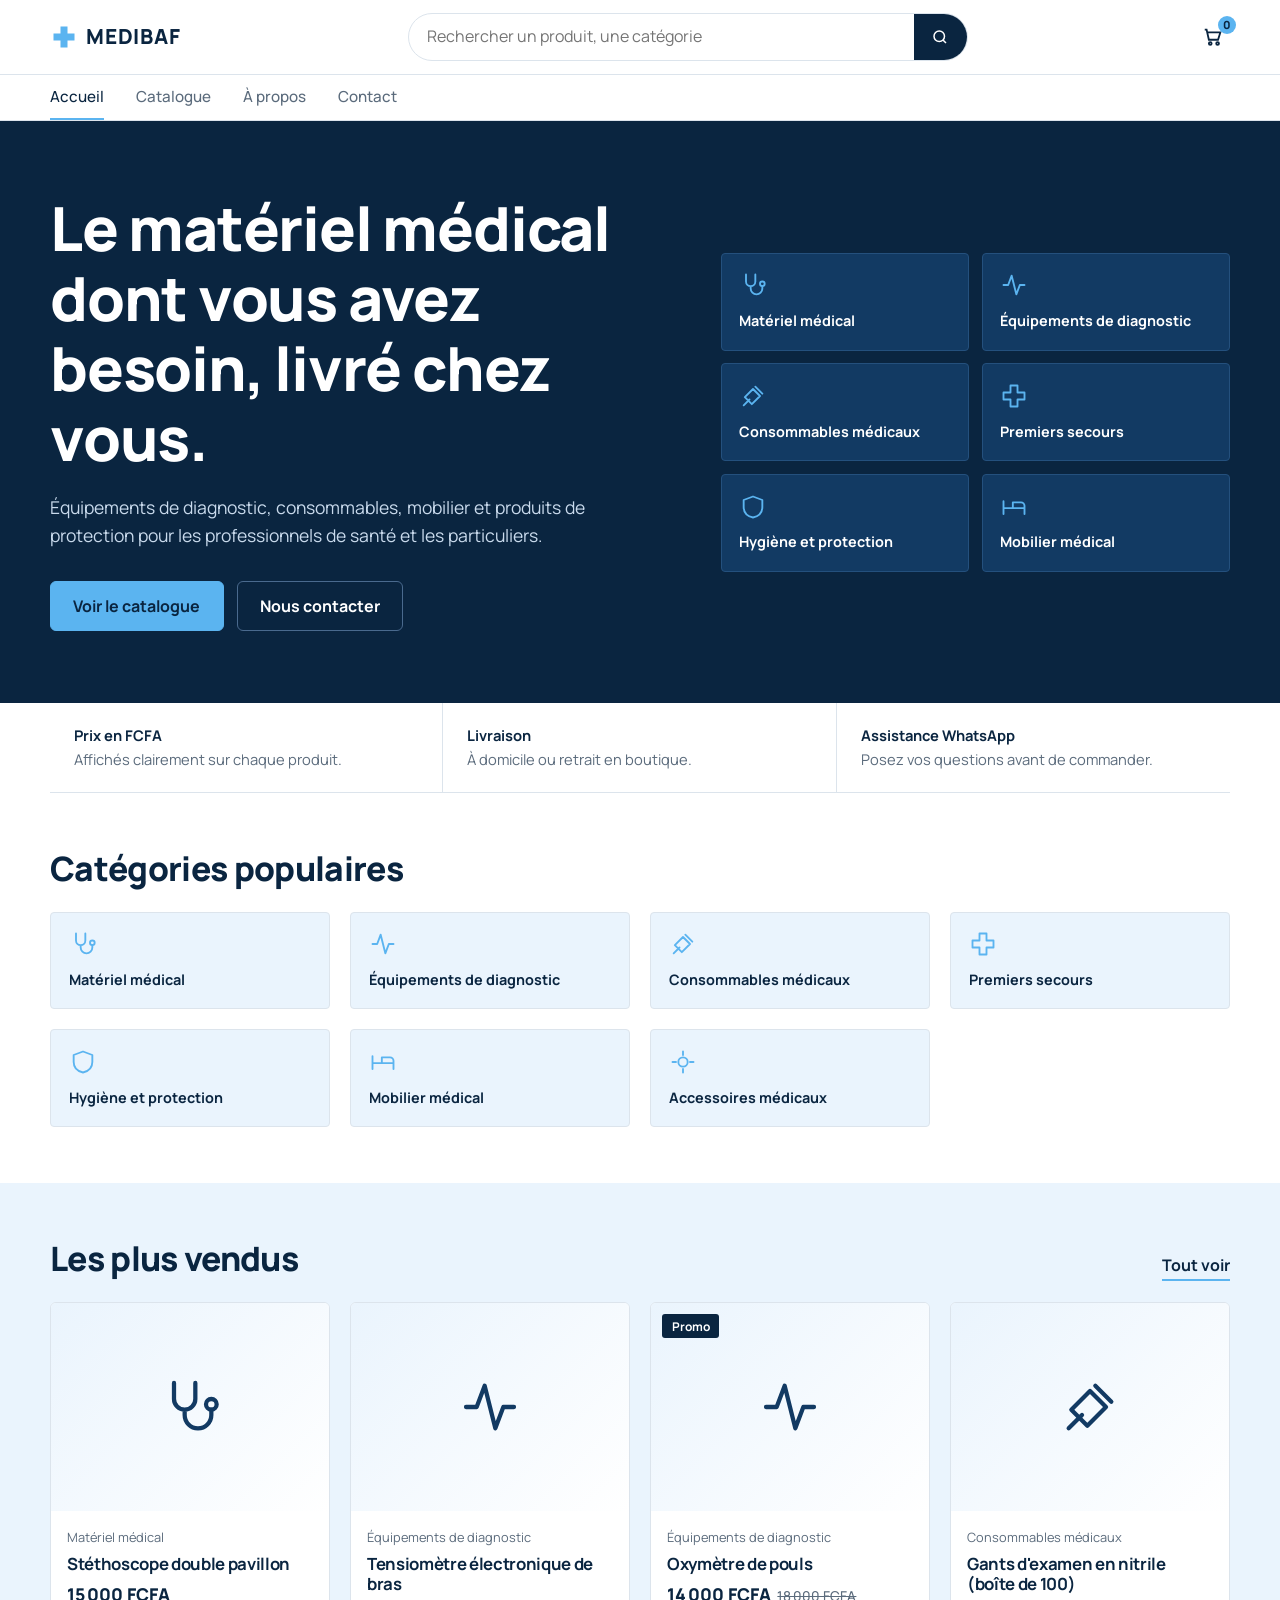
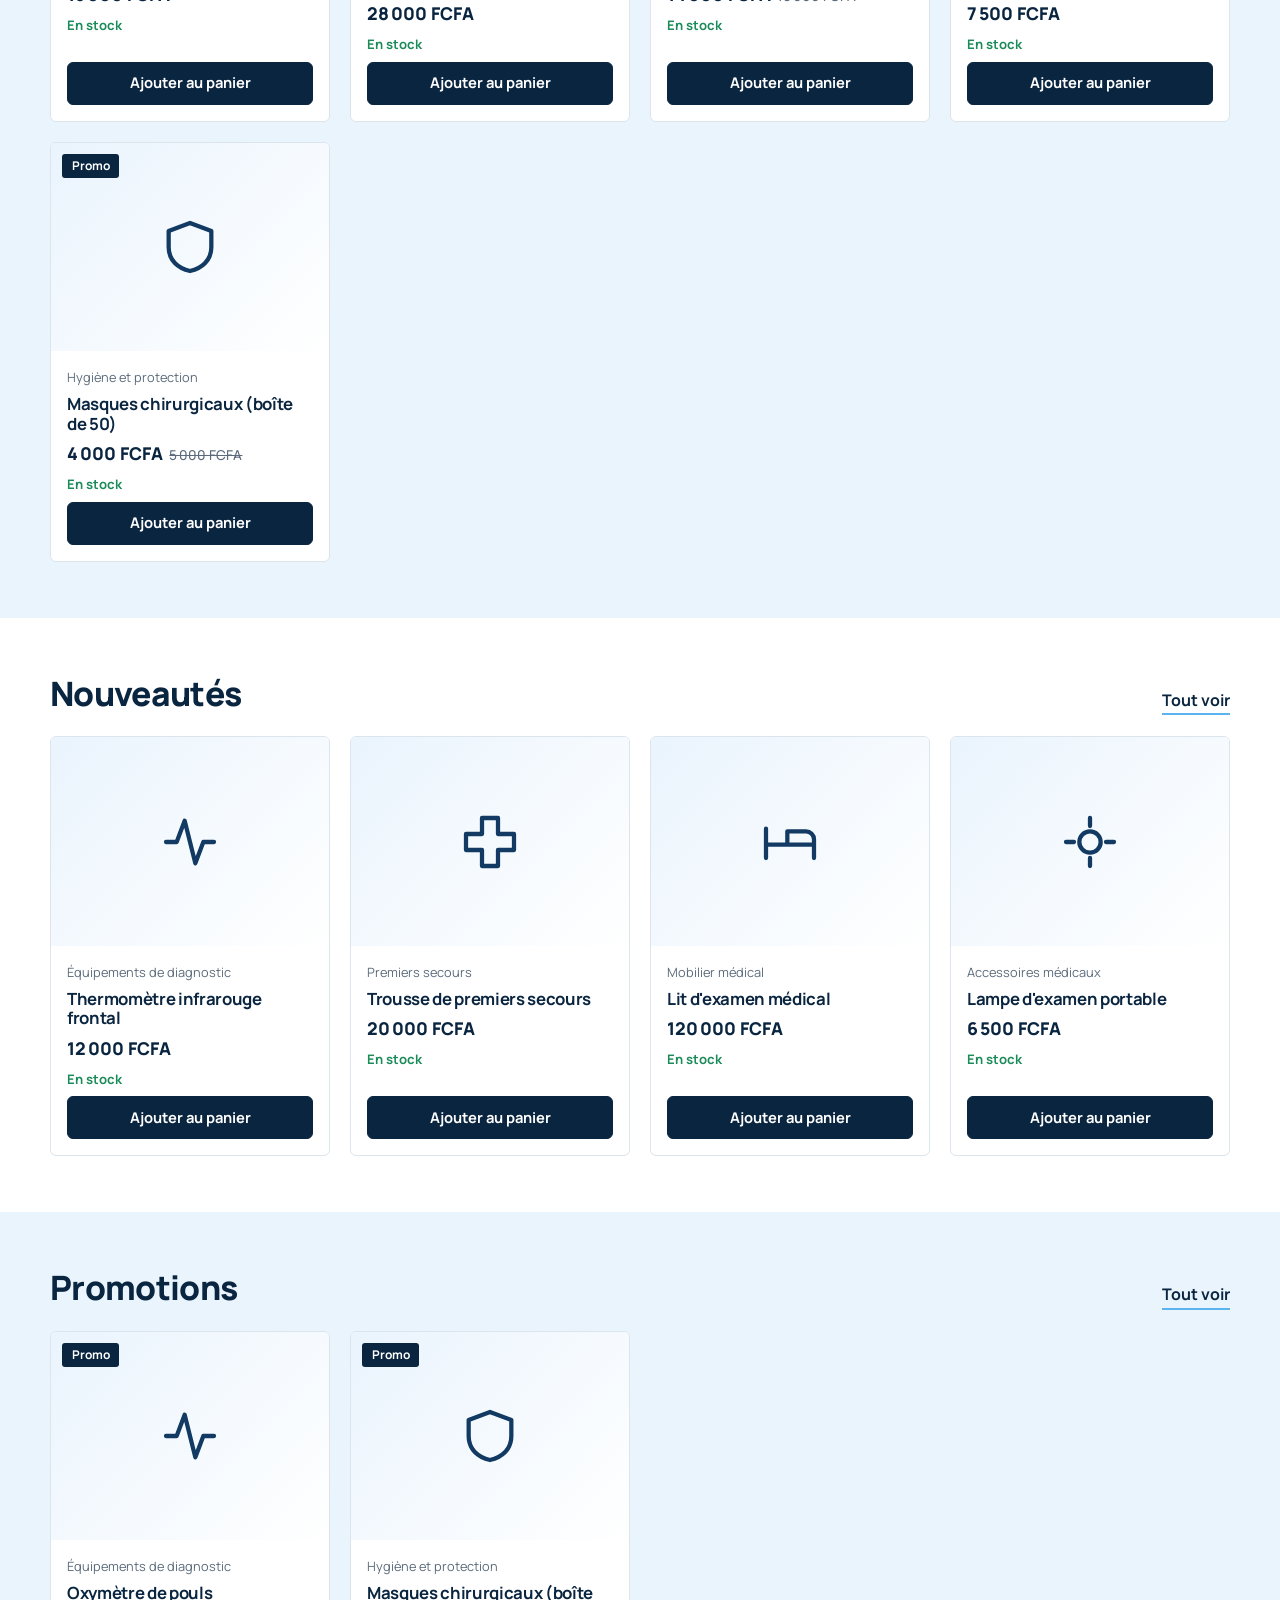
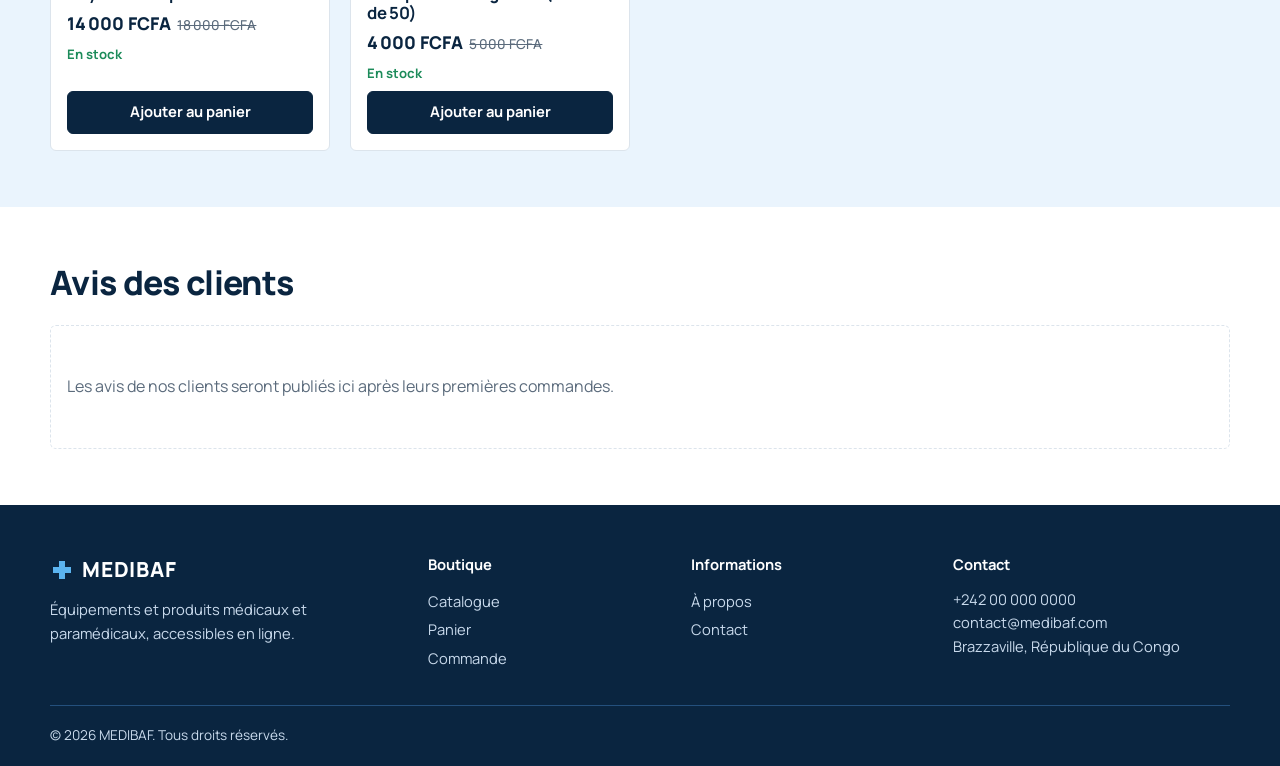
==== index.html @ 3c0a0459 "Add files via upload" ====
<!DOCTYPE html>
<html lang="fr">
<head>
<meta charset="UTF-8">
<meta name="viewport" content="width=device-width, initial-scale=1">
<title>MEDIBAF | Matériel médical et paramédical en ligne</title>
<meta name="description" content="MEDIBAF, boutique en ligne de matériel médical, équipements de diagnostic, consommables et produits d'hygiène. Prix en FCFA, livraison à Brazzaville.">
<link rel="preconnect" href="https://fonts.googleapis.com">
<link rel="preconnect" href="https://fonts.gstatic.com" crossorigin>
<link href="https://fonts.googleapis.com/css2?family=Manrope:wght@400;500;700;800&display=swap" rel="stylesheet">
<link rel="stylesheet" href="style.css">
</head>
<body>
<a class="skip" href="#app">Aller au contenu</a>

<header class="header">
  <div class="wrap bar">
    <a href="#/" class="logo" aria-label="MEDIBAF, accueil">
      <svg viewBox="0 0 24 24" width="28" height="28" aria-hidden="true"><path d="M9 3h6v6h6v6h-6v6H9v-6H3V9h6z" fill="#5BB4F0"/></svg>
      <span>MEDIBAF</span>
    </a>
    <form class="search" id="searchForm" role="search">
      <label class="sr" for="q">Rechercher un produit</label>
      <input id="q" type="search" placeholder="Rechercher un produit, une catégorie" autocomplete="off">
      <button type="submit" aria-label="Lancer la recherche"><svg viewBox="0 0 24 24" width="18" height="18" fill="none" stroke="currentColor" stroke-width="2"><circle cx="11" cy="11" r="7"/><path d="M20 20l-4-4"/></svg></button>
    </form>
    <a href="#/panier" class="cartlink" aria-label="Panier">
      <svg viewBox="0 0 24 24" width="22" height="22" fill="none" stroke="currentColor" stroke-width="2"><path d="M3 4h2l2.5 11h10L20 7H6"/><circle cx="9" cy="19" r="1.5"/><circle cx="17" cy="19" r="1.5"/></svg>
      <span id="cartCount" class="badge">0</span>
    </a>
    <button class="burger" id="burger" aria-label="Ouvrir le menu" aria-expanded="false"><span></span><span></span><span></span></button>
  </div>
  <nav class="nav" id="nav" aria-label="Navigation principale">
    <div class="wrap">
      <a href="#/">Accueil</a><a href="#/catalogue">Catalogue</a><a href="#/a-propos">À propos</a><a href="#/contact">Contact</a>
    </div>
  </nav>
</header>

<main id="app" tabindex="-1"></main>

<footer class="footer">
  <div class="wrap fgrid">
    <div><div class="logo light"><svg viewBox="0 0 24 24" width="24" height="24"><path d="M9 3h6v6h6v6h-6v6H9v-6H3V9h6z" fill="#5BB4F0"/></svg><span>MEDIBAF</span></div>
      <p>Équipements et produits médicaux et paramédicaux, accessibles en ligne.</p></div>
    <div><h4>Boutique</h4><a href="#/catalogue">Catalogue</a><a href="#/panier">Panier</a><a href="#/commande">Commande</a></div>
    <div><h4>Informations</h4><a href="#/a-propos">À propos</a><a href="#/contact">Contact</a></div>
    <div><h4>Contact</h4><p id="footContact"></p></div>
  </div>
  <div class="wrap copy">© <span id="year"></span> MEDIBAF. Tous droits réservés.</div>
</footer>
<div id="toasts" aria-live="polite"></div>
<script src="script.js"></script>
</body>
</html>
---- style.css ----
/* MEDIBAF - feuille de style. Jetons de design en tête pour modification facile. */
:root{
  --navy:#0A2540; --navy2:#123A63; --sky:#5BB4F0; --ice:#EAF4FD;
  --ink:#16222F; --gray:#5B6B7C; --line:#DCE4EC; --bg:#FFFFFF; --ok:#1C8B5A; --warn:#B4531A;
  --font:'Manrope',system-ui,-apple-system,'Segoe UI',sans-serif;
}
*{box-sizing:border-box;margin:0;padding:0}
html{scroll-behavior:smooth}
body{font-family:var(--font);color:var(--ink);background:var(--bg);line-height:1.6;font-size:16px}
img,svg{display:block;max-width:100%}
a{color:inherit;text-decoration:none}
button,input,select,textarea{font:inherit;color:inherit}
:focus-visible{outline:3px solid var(--sky);outline-offset:2px}
.wrap{width:min(1180px,100% - 2.5rem);margin-inline:auto}
.sr{position:absolute;width:1px;height:1px;overflow:hidden;clip:rect(0 0 0 0)}
.skip{position:absolute;left:-999px}.skip:focus{left:1rem;top:1rem;background:#fff;padding:.5rem 1rem;z-index:99}
h1,h2,h3{line-height:1.15;letter-spacing:-.02em;color:var(--navy)}
h1{font-size:clamp(2.2rem,5vw,3.8rem);font-weight:800}
h2{font-size:clamp(1.5rem,3vw,2.1rem);font-weight:800;margin-bottom:1.5rem}
h3{font-size:1.05rem;font-weight:700}
p{max-width:68ch}

/* Header */
.header{position:sticky;top:0;z-index:50;background:#fff;border-bottom:1px solid var(--line)}
.bar{display:flex;align-items:center;gap:1.25rem;padding:.8rem 0}
.logo{display:flex;align-items:center;gap:.5rem;font-weight:800;font-size:1.3rem;letter-spacing:.04em;color:var(--navy)}
.logo.light{color:#fff;margin-bottom:.75rem}
.search{flex:1;display:flex;max-width:560px;margin-inline:auto;border:1.5px solid var(--line);border-radius:999px;overflow:hidden;transition:border-color .2s}
.search:focus-within{border-color:var(--sky)}
.search input{flex:1;border:0;padding:.65rem 1.1rem;outline:0;background:transparent;min-width:0}
.search button{border:0;background:var(--navy);color:#fff;padding:0 1.1rem;cursor:pointer}
.cartlink{position:relative;padding:.4rem;color:var(--navy)}
.badge{position:absolute;top:-4px;right:-6px;background:var(--sky);color:var(--navy);font-size:.7rem;font-weight:800;min-width:18px;height:18px;border-radius:9px;display:grid;place-items:center}
.nav{border-top:1px solid var(--line)}
.nav .wrap{display:flex;gap:2rem}
.nav a{padding:.6rem 0;font-weight:500;font-size:.95rem;color:var(--gray);border-bottom:2px solid transparent}
.nav a:hover,.nav a.on{color:var(--navy);border-color:var(--sky)}
.burger{display:none;background:none;border:0;cursor:pointer;padding:.4rem}
.burger span{display:block;width:22px;height:2px;background:var(--navy);margin:5px 0;transition:transform .25s,opacity .25s}
.burger[aria-expanded=true] span:nth-child(1){transform:translateY(7px) rotate(45deg)}
.burger[aria-expanded=true] span:nth-child(2){opacity:0}
.burger[aria-expanded=true] span:nth-child(3){transform:translateY(-7px) rotate(-45deg)}

/* Boutons */
.btn{display:inline-flex;align-items:center;justify-content:center;gap:.5rem;border:1.5px solid var(--navy);background:var(--navy);color:#fff;padding:.7rem 1.4rem;border-radius:6px;font-weight:700;cursor:pointer;transition:background .2s,transform .15s}
.btn:hover{background:var(--navy2)}.btn:active{transform:scale(.98)}
.btn.alt{background:transparent;color:var(--navy)}.btn.alt:hover{background:var(--ice)}
.btn.sky{background:var(--sky);border-color:var(--sky);color:var(--navy)}.btn.sky:hover{background:#79C3F5}
.btn[disabled]{opacity:.45;cursor:not-allowed}

/* Hero : bandeau marine avec grille de catégories */
.hero{background:var(--navy);color:#fff}
.hero .wrap{display:grid;grid-template-columns:1.1fr .9fr;gap:3rem;align-items:center;padding:4.5rem 0}
.hero h1{color:#fff}
.hero p{margin:1.25rem 0 2rem;color:#C9DAEC;font-size:1.1rem}
.hero .acts{display:flex;gap:.8rem;flex-wrap:wrap}
.hero .btn.alt{color:#fff;border-color:#4A6A8E}.hero .btn.alt:hover{background:var(--navy2)}
.tiles{display:grid;grid-template-columns:repeat(2,1fr);gap:.8rem}
.tile{display:flex;flex-direction:column;gap:.6rem;padding:1.1rem;background:var(--navy2);border:1px solid #24507D;border-radius:4px;font-weight:700;font-size:.9rem;transition:background .2s,border-color .2s}
.tile:hover{background:#1A4C7D;border-color:var(--sky)}
.tile svg{color:var(--sky)}
.assure{display:grid;grid-template-columns:repeat(3,1fr);border-bottom:1px solid var(--line)}
.assure div{padding:1.3rem 1.5rem;border-right:1px solid var(--line);font-size:.92rem;color:var(--gray)}
.assure div:last-child{border:0}.assure b{display:block;color:var(--navy)}

/* Sections */
.sec{padding:3.5rem 0}.sec.tint{background:var(--ice)}
.sec-h{display:flex;justify-content:space-between;align-items:baseline;gap:1rem}
.sec-h a{font-weight:700;color:var(--navy);border-bottom:2px solid var(--sky)}
.grid{display:grid;grid-template-columns:repeat(auto-fill,minmax(230px,1fr));gap:1.25rem}

/* Cartes produits */
.card{background:#fff;border:1px solid var(--line);border-radius:6px;overflow:hidden;display:flex;flex-direction:column;transition:border-color .2s,box-shadow .2s}
.card:hover{border-color:var(--sky);box-shadow:0 6px 20px rgba(10,37,64,.08)}
.thumb{aspect-ratio:4/3;display:grid;place-items:center;background:linear-gradient(135deg,var(--ice),#fff);color:var(--navy2);position:relative}
.thumb img{width:100%;height:100%;object-fit:cover}
.thumb svg{width:64px;height:64px}
.tag{position:absolute;top:.7rem;left:.7rem;background:var(--navy);color:#fff;font-size:.75rem;font-weight:700;padding:.15rem .6rem;border-radius:3px}
.card .body{padding:1rem;display:flex;flex-direction:column;gap:.4rem;flex:1}
.cat{font-size:.8rem;color:var(--gray)}
.price{font-weight:800;color:var(--navy);font-size:1.1rem}
.old{text-decoration:line-through;color:var(--gray);font-weight:500;font-size:.85rem;margin-left:.4rem}
.stock{font-size:.82rem;font-weight:700}.stock.in{color:var(--ok)}.stock.out{color:var(--warn)}
.card .btn{margin-top:auto;padding:.55rem 1rem;font-size:.92rem}

/* Catalogue */
.tools{display:flex;flex-wrap:wrap;gap:.6rem;align-items:center;margin-bottom:1.5rem}
.chip{border:1.5px solid var(--line);background:#fff;border-radius:999px;padding:.4rem 1rem;font-size:.9rem;font-weight:500;cursor:pointer}
.chip.on{background:var(--navy);color:#fff;border-color:var(--navy)}
.tools select{margin-left:auto;padding:.5rem .8rem;border:1.5px solid var(--line);border-radius:6px;background:#fff}
.empty{padding:3rem 1rem;color:var(--gray);border:1.5px dashed var(--line);border-radius:6px}
.empty .btn{margin-top:1rem}

/* Fiche produit */
.crumbs{font-size:.88rem;color:var(--gray);padding:1.5rem 0 1rem}.crumbs a:hover{color:var(--navy)}
.detail{display:grid;grid-template-columns:1fr 1fr;gap:3rem;padding-bottom:3rem}
.detail .thumb{aspect-ratio:1;border:1px solid var(--line);border-radius:6px}.detail .thumb svg{width:120px;height:120px}
.detail h1{font-size:2rem;margin-bottom:.5rem}.detail .price{font-size:1.7rem;margin:1rem 0}
.detail p{color:var(--gray);margin-bottom:1.2rem}
.buy{display:flex;gap:.8rem;flex-wrap:wrap;align-items:center}

/* Quantité */
.qty{display:inline-flex;border:1.5px solid var(--line);border-radius:6px}
.qty button{width:36px;border:0;background:none;cursor:pointer;font-size:1.1rem}.qty button:hover{background:var(--ice)}
.qty span{min-width:36px;text-align:center;align-self:center;font-weight:700}

/* Panier et commande */
.two{display:grid;grid-template-columns:1.6fr 1fr;gap:2rem;padding:2rem 0 4rem;align-items:start}
.line{display:grid;grid-template-columns:72px 1fr auto;gap:1rem;align-items:center;padding:1rem 0;border-bottom:1px solid var(--line)}
.line .thumb{aspect-ratio:1;border-radius:4px}.line .thumb svg{width:32px;height:32px}
.line .rm{background:none;border:0;color:var(--gray);cursor:pointer;text-decoration:underline;font-size:.85rem;margin-top:.3rem}
.sum{background:var(--ice);padding:1.5rem;border-radius:6px;position:sticky;top:130px}
.sum h3{margin-bottom:1rem}.row{display:flex;justify-content:space-between;padding:.35rem 0;color:var(--gray)}
.row.t{color:var(--navy);font-weight:800;font-size:1.15rem;border-top:1px solid #C5D8EA;margin-top:.5rem;padding-top:.8rem}
.sum .btn{width:100%;margin-top:1rem}

/* Formulaires */
.form{display:grid;gap:1rem}
.f{display:grid;gap:.3rem}.f label{font-weight:700;font-size:.9rem}
.f input,.f select,.f textarea{padding:.7rem .9rem;border:1.5px solid var(--line);border-radius:6px;background:#fff}
.f input:focus,.f select:focus,.f textarea:focus{border-color:var(--sky);outline:0}
.f .err{color:var(--warn);font-size:.82rem;min-height:1em}
.f.bad input,.f.bad textarea{border-color:var(--warn)}
.opt{display:flex;gap:.7rem;padding:.9rem;border:1.5px solid var(--line);border-radius:6px;cursor:pointer;align-items:center}
.opt:has(input:checked){border-color:var(--navy);background:var(--ice)}
.cols{display:grid;grid-template-columns:1fr 1fr;gap:1rem}
.done{max-width:620px;margin:4rem auto;padding:2rem;border:1px solid var(--line);border-top:4px solid var(--ok);border-radius:6px}
.done p{margin:.8rem 0 1.5rem;color:var(--gray)}

/* Pages texte */
.page{padding:3rem 0 4rem}
.vals{display:grid;grid-template-columns:repeat(auto-fit,minmax(220px,1fr));gap:1.5rem;margin-top:2rem}
.vals div{padding-left:1rem;border-left:3px solid var(--sky)}.vals p{color:var(--gray);font-size:.95rem;margin-top:.3rem}
.info p{margin-bottom:.8rem}.info b{color:var(--navy)}

/* Footer */
.footer{background:var(--navy);color:#C9DAEC;padding-top:3rem;font-size:.92rem}
.fgrid{display:grid;grid-template-columns:1.5fr 1fr 1fr 1.2fr;gap:2rem}
.footer h4{color:#fff;margin-bottom:.7rem}.footer a{display:block;padding:.15rem 0}.footer a:hover{color:var(--sky)}
.copy{border-top:1px solid #24507D;margin-top:2rem;padding:1.2rem 0;font-size:.85rem}

/* Notifications */
#toasts{position:fixed;right:1rem;bottom:1rem;display:grid;gap:.5rem;z-index:100}
.toast{background:var(--navy);color:#fff;padding:.8rem 1.2rem;border-left:4px solid var(--sky);border-radius:4px;box-shadow:0 8px 24px rgba(0,0,0,.2);animation:in .25s}
@keyframes in{from{opacity:0;transform:translateY(8px)}}

/* Responsive */
@media(max-width:860px){
  .burger{display:block}.search{order:5;flex-basis:100%;max-width:none}.bar{flex-wrap:wrap}.cartlink{margin-left:auto}
  .nav{display:none}.nav.open{display:block}.nav .wrap{flex-direction:column;gap:0}.nav a{padding:.8rem 0}
  .hero .wrap,.detail,.two{grid-template-columns:1fr}.hero .wrap{padding:3rem 0}
  .assure{grid-template-columns:1fr}.assure div{border-right:0;border-bottom:1px solid var(--line)}
  .fgrid{grid-template-columns:1fr 1fr}.sum{position:static}.cols{grid-template-columns:1fr}
}
@media(prefers-reduced-motion:reduce){*{animation:none!important;transition:none!important}}
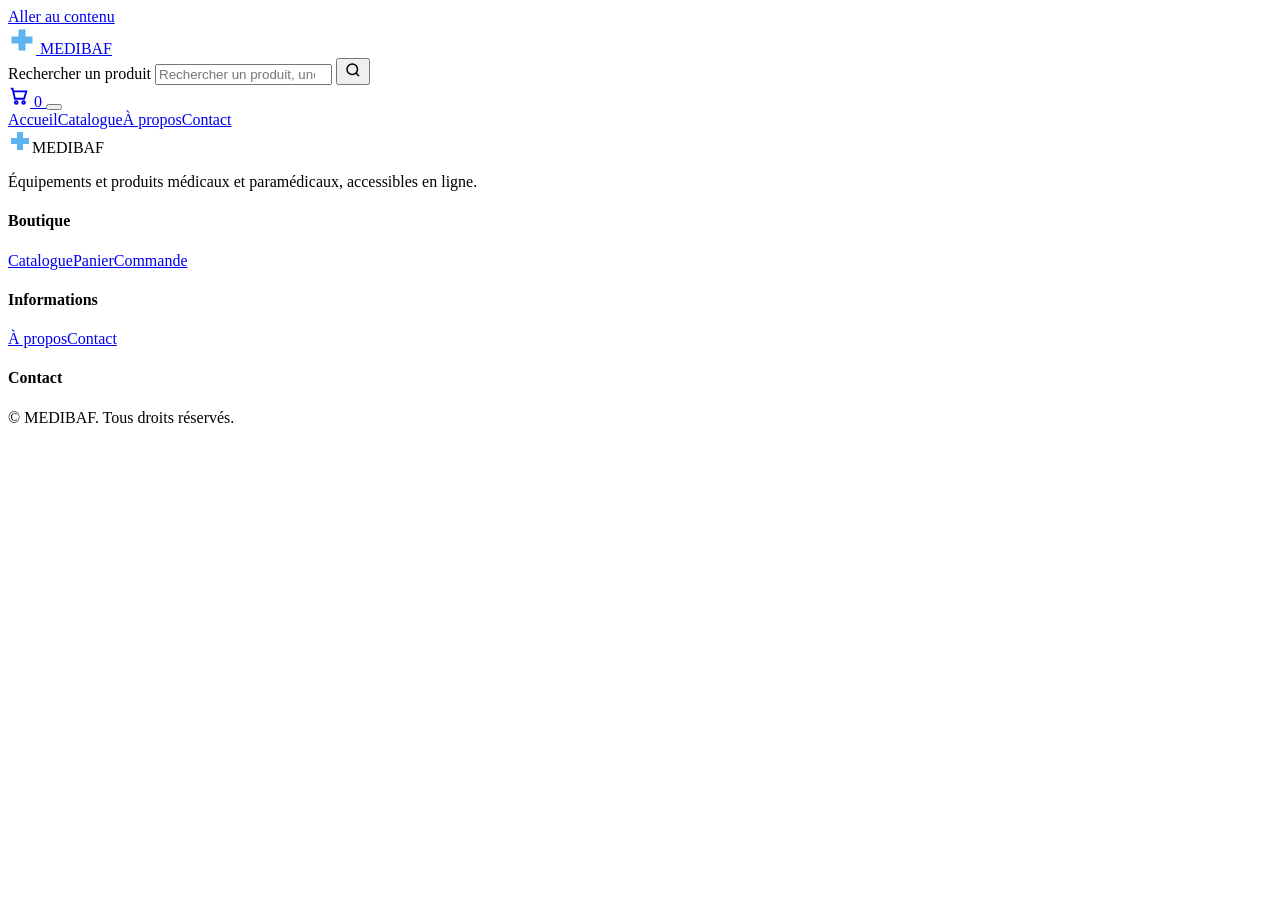
==== commit 61c35fcf: "Add files via upload" ====
--- a/index.html
+++ b/index.html
@@ -3,8 +3,27 @@
 <head>
 <meta charset="UTF-8">
 <meta name="viewport" content="width=device-width, initial-scale=1">
-<title>MEDIBAF | Matériel médical et paramédical en ligne</title>
-<meta name="description" content="MEDIBAF, boutique en ligne de matériel médical, équipements de diagnostic, consommables et produits d'hygiène. Prix en FCFA, livraison à Brazzaville.">
+<!-- GitHub Pages : site dans /jensen/. Avec un domaine personnalisé, remplacer par <base href="/"> -->
+<base href="/jensen/">
+<title>MEDIBAF | Matériel médical et paramédical à Brazzaville, Congo</title>
+<meta name="description" content="Achetez en ligne du matériel médical, tensiomètres, thermomètres, consommables et produits d'hygiène. Prix en FCFA et livraison à Brazzaville.">
+<meta name="robots" content="index,follow">
+<link rel="canonical" href="https://lewisbaf.github.io/jensen/">
+<link rel="alternate" hreflang="fr-CG" href="https://lewisbaf.github.io/jensen/">
+<meta name="theme-color" content="#0A2540">
+<meta property="og:type" content="website">
+<meta property="og:locale" content="fr_CG">
+<meta property="og:site_name" content="MEDIBAF">
+<meta property="og:title" content="MEDIBAF | Matériel médical et paramédical à Brazzaville, Congo">
+<meta property="og:description" content="Matériel médical, diagnostic, consommables et hygiène. Prix en FCFA, livraison à Brazzaville.">
+<meta property="og:url" content="https://lewisbaf.github.io/jensen/">
+<meta property="og:image" content="https://lewisbaf.github.io/jensen/images/og-medibaf.jpg">
+<meta name="twitter:card" content="summary_large_image">
+<meta name="geo.region" content="CG-BZV">
+<meta name="geo.placename" content="Brazzaville">
+<!-- Après avoir ajouté votre site à Google Search Console (méthode balise HTML), collez ici la balise fournie :
+<meta name="google-site-verification" content="VOTRE_CODE"> -->
+<script type="application/ld+json">{"@context":"https://schema.org","@graph":[{"@type":"Store","@id":"https://lewisbaf.github.io/jensen/#store","name":"MEDIBAF","url":"https://lewisbaf.github.io/jensen/","description":"Boutique en ligne de matériel médical et paramédical.","address":{"@type":"PostalAddress","addressLocality":"Brazzaville","addressCountry":"CG"},"areaServed":{"@type":"Country","name":"République du Congo"},"currenciesAccepted":"XAF"},{"@type":"WebSite","name":"MEDIBAF","url":"https://lewisbaf.github.io/jensen/","inLanguage":"fr-CG"}]}</script>
 <link rel="preconnect" href="https://fonts.googleapis.com">
 <link rel="preconnect" href="https://fonts.gstatic.com" crossorigin>
 <link href="https://fonts.googleapis.com/css2?family=Manrope:wght@400;500;700;800&display=swap" rel="stylesheet">
@@ -15,7 +34,7 @@
 
 <header class="header">
   <div class="wrap bar">
-    <a href="#/" class="logo" aria-label="MEDIBAF, accueil">
+    <a href="./" class="logo" aria-label="MEDIBAF, accueil">
       <svg viewBox="0 0 24 24" width="28" height="28" aria-hidden="true"><path d="M9 3h6v6h6v6h-6v6H9v-6H3V9h6z" fill="#5BB4F0"/></svg>
       <span>MEDIBAF</span>
     </a>
@@ -24,7 +43,7 @@
       <input id="q" type="search" placeholder="Rechercher un produit, une catégorie" autocomplete="off">
       <button type="submit" aria-label="Lancer la recherche"><svg viewBox="0 0 24 24" width="18" height="18" fill="none" stroke="currentColor" stroke-width="2"><circle cx="11" cy="11" r="7"/><path d="M20 20l-4-4"/></svg></button>
     </form>
-    <a href="#/panier" class="cartlink" aria-label="Panier">
+    <a href="panier" class="cartlink" aria-label="Panier">
       <svg viewBox="0 0 24 24" width="22" height="22" fill="none" stroke="currentColor" stroke-width="2"><path d="M3 4h2l2.5 11h10L20 7H6"/><circle cx="9" cy="19" r="1.5"/><circle cx="17" cy="19" r="1.5"/></svg>
       <span id="cartCount" class="badge">0</span>
     </a>
@@ -32,19 +51,19 @@
   </div>
   <nav class="nav" id="nav" aria-label="Navigation principale">
     <div class="wrap">
-      <a href="#/">Accueil</a><a href="#/catalogue">Catalogue</a><a href="#/a-propos">À propos</a><a href="#/contact">Contact</a>
+      <a href="./">Accueil</a><a href="catalogue">Catalogue</a><a href="a-propos">À propos</a><a href="contact">Contact</a>
     </div>
   </nav>
 </header>
 
-<main id="app" tabindex="-1"></main>
+<main id="app" tabindex="-1"><noscript><div class="wrap page"><h1>MEDIBAF, matériel médical à Brazzaville</h1><p>Activez JavaScript pour commander. Catégories : <a href="catalogue/materiel">matériel médical</a>, <a href="catalogue/diagnostic">diagnostic</a>, <a href="catalogue/consommables">consommables</a>, <a href="catalogue/secours">premiers secours</a>, <a href="catalogue/hygiene">hygiène</a>, <a href="catalogue/mobilier">mobilier</a>, <a href="catalogue/accessoires">accessoires</a>.</p></div></noscript></main>
 
 <footer class="footer">
   <div class="wrap fgrid">
     <div><div class="logo light"><svg viewBox="0 0 24 24" width="24" height="24"><path d="M9 3h6v6h6v6h-6v6H9v-6H3V9h6z" fill="#5BB4F0"/></svg><span>MEDIBAF</span></div>
       <p>Équipements et produits médicaux et paramédicaux, accessibles en ligne.</p></div>
-    <div><h4>Boutique</h4><a href="#/catalogue">Catalogue</a><a href="#/panier">Panier</a><a href="#/commande">Commande</a></div>
-    <div><h4>Informations</h4><a href="#/a-propos">À propos</a><a href="#/contact">Contact</a></div>
+    <div><h4>Boutique</h4><a href="catalogue">Catalogue</a><a href="panier">Panier</a><a href="commande">Commande</a></div>
+    <div><h4>Informations</h4><a href="a-propos">À propos</a><a href="contact">Contact</a></div>
     <div><h4>Contact</h4><p id="footContact"></p></div>
   </div>
   <div class="wrap copy">© <span id="year"></span> MEDIBAF. Tous droits réservés.</div>
